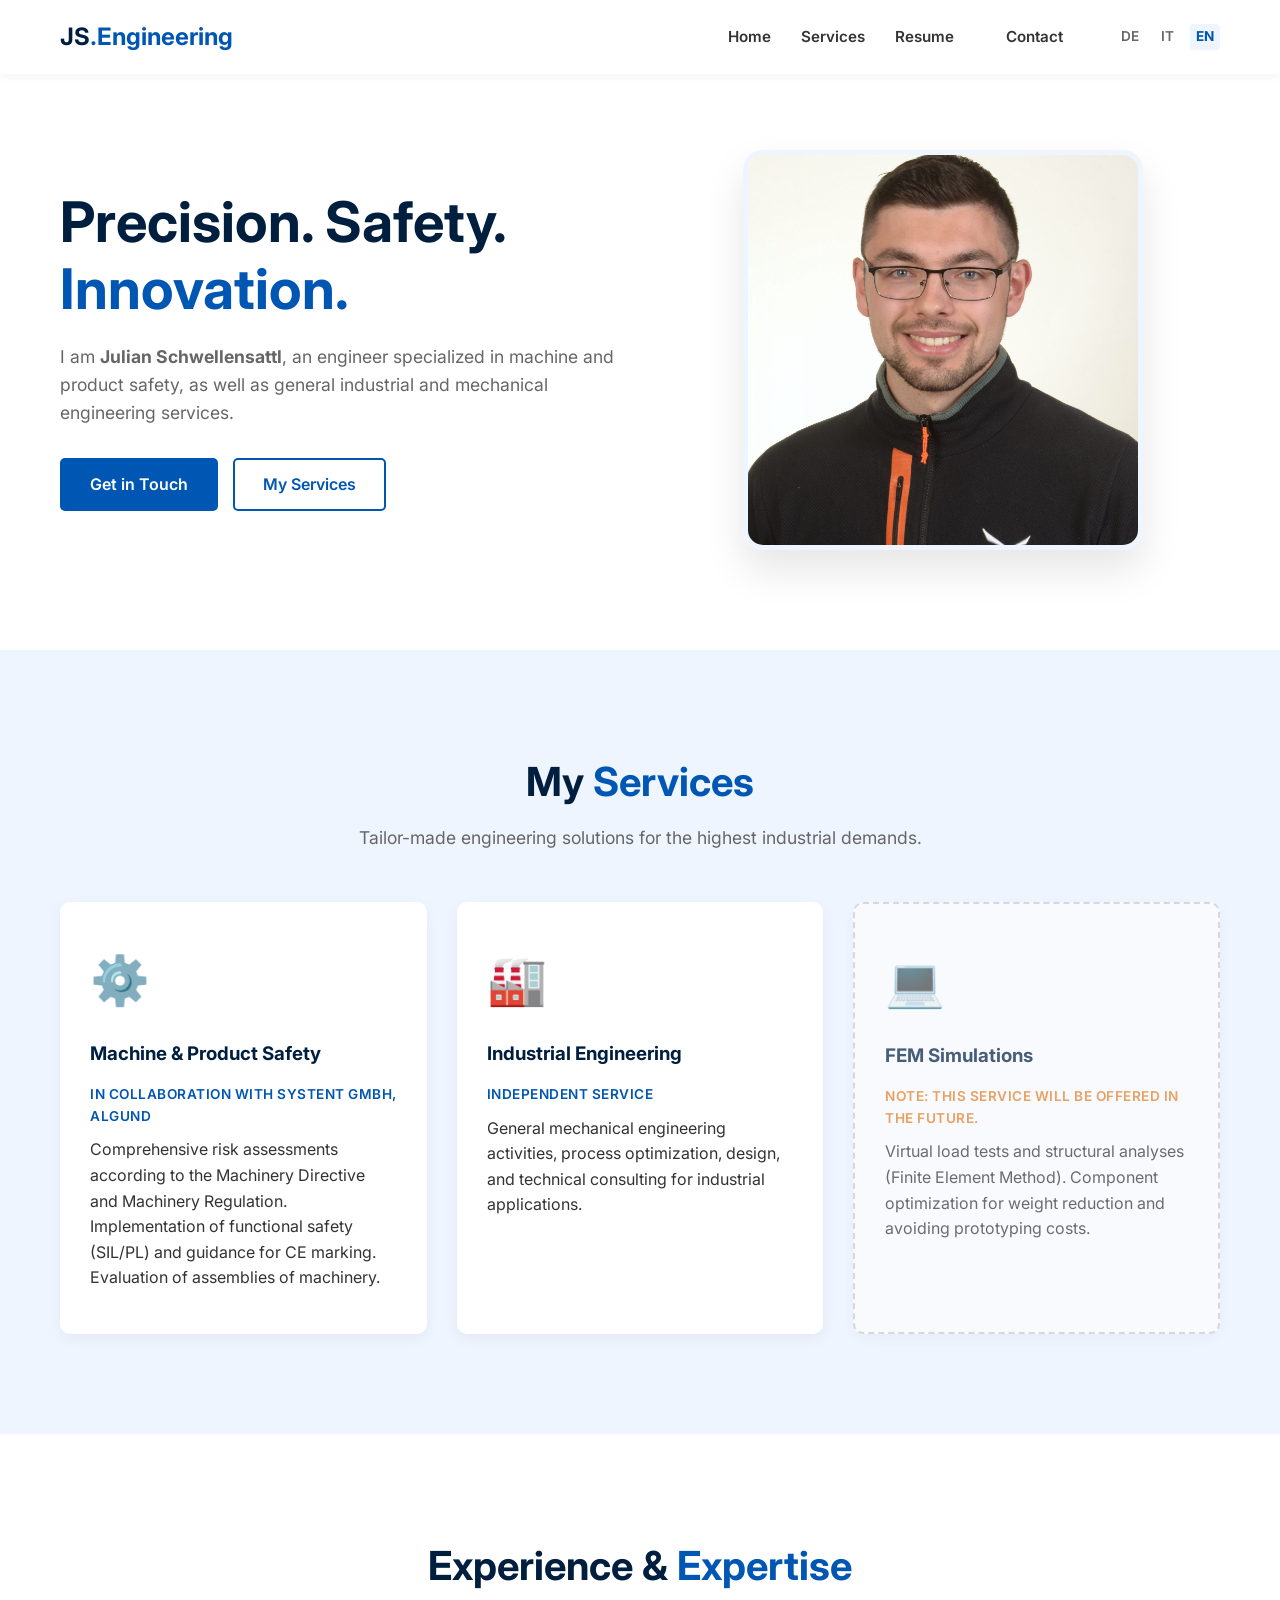
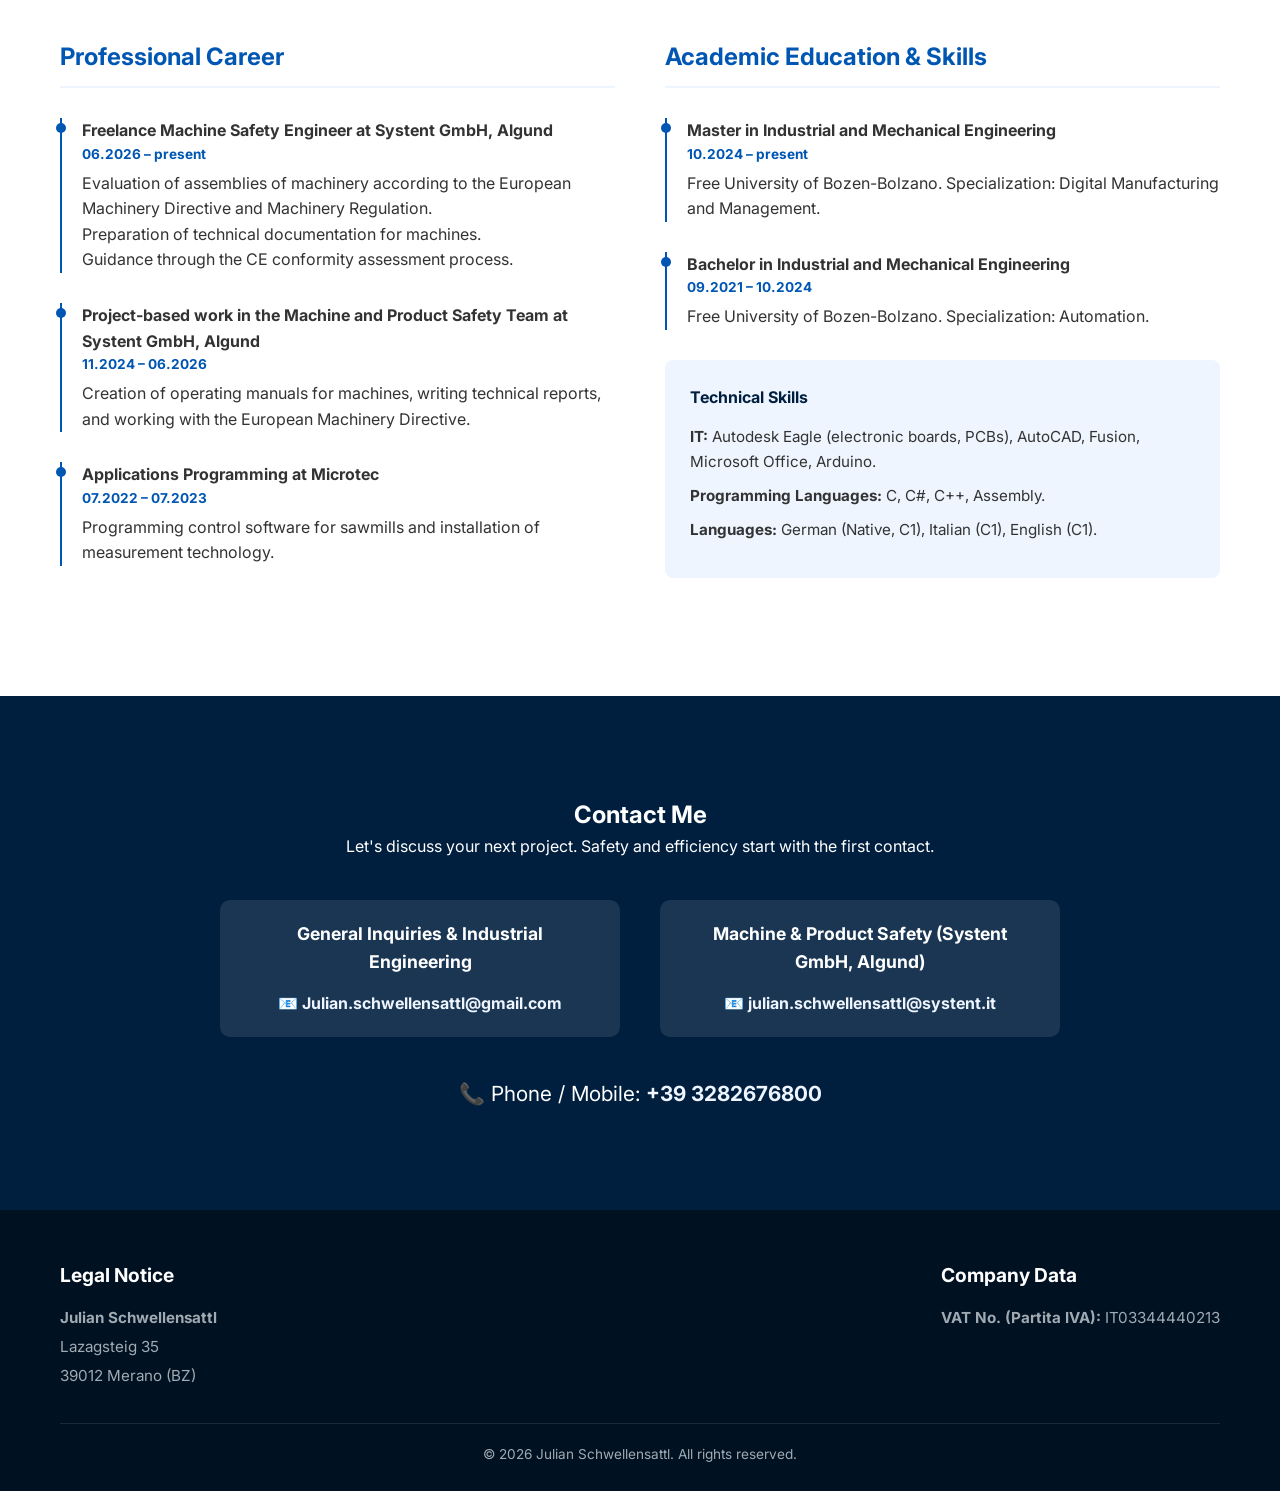
==== index-en.html @ 7d9970c8 "feat: implement multi-language support by adding English and Italian site versions and a navigation " ====
<!DOCTYPE html>
<html lang="en">
<head>
	<meta name="google-site-verification" content="HLD8cy2vvzONBcl6k59KqzrnBDxmYVXYlsPNJVeZzLU" />
    <meta charset="UTF-8">
    <meta name="viewport" content="width=device-width, initial-scale=1.0">
    
    <title>Julian Schwellensattl | Machine Safety Engineering Office in South Tyrol</title>
    <meta name="description" content="Freelance engineer in Merano, South Tyrol. Specialized in machine & product safety, CE marking, risk assessments, and industrial engineering.">
    <meta name="keywords" content="Engineer, Machine Safety, Product Safety, CE marking, Risk Assessment, Industrial Engineering, Merano, South Tyrol, Julian Schwellensattl, Systent">
    <meta name="author" content="Julian Schwellensattl">
    <meta name="robots" content="index, follow">

    <meta property="og:title" content="Julian Schwellensattl | Machine Safety Engineering Office">
    <meta property="og:description" content="Specialist for machine and product safety in Merano. Guidance for CE marking and industrial engineering.">
    <meta property="og:type" content="website">
    <meta property="og:url" content="https://julianschwellensattl.github.io/">
    <meta property="og:image" content="https://julianschwellensattl.github.io/images/julian-schwellensattl-ingenieur-maschinensicherheit-meran.jpg">

    <link rel="stylesheet" href="style.css">
    <link href="https://fonts.googleapis.com/css2?family=Inter:wght@300;400;600;700&display=swap" rel="stylesheet">

    <script type="application/ld+json">
    {
      "@context": "https://schema.org",
      "@type": "ProfessionalService",
      "name": "Julian Schwellensattl - Engineering Office",
      "image": "https://julianschwellensattl.github.io/images/julian-schwellensattl-ingenieur-maschinensicherheit-meran.jpg",
      "@id": "https://julianschwellensattl.github.io/",
      "url": "https://julianschwellensattl.github.io/",
      "telephone": "+393282676800",
      "address": {
        "@type": "PostalAddress",
        "streetAddress": "Lazagsteig 35",
        "addressLocality": "Merano",
        "postalCode": "39012",
        "addressRegion": "BZ",
        "addressCountry": "IT"
      },
      "geo": {
        "@type": "GeoCoordinates",
        "latitude": 46.6797,
        "longitude": 11.1595
      }
    }
    </script>
</head>
<body>

    <div class="loader-wrapper">
        <div class="loader"></div>
        <p class="loader-text">Starting systems...</p>
    </div>

    <nav class="navbar">
        <div class="container nav-container">
            <div class="logo">JS<span>.Engineering</span></div>
            <div class="nav-right">
                <ul class="nav-links">
                    <li><a href="#home">Home</a></li>
                    <li><a href="#services">Services</a></li>
                    <li><a href="#portfolio">Resume</a></li>
                    <li><a href="#contact" class="btn btn-small">Contact</a></li>
                </ul>
                <div class="lang-switch">
                    <a href="index.html">DE</a>
                    <a href="index-it.html">IT</a>
                    <a href="index-en.html" class="active">EN</a>
                </div>
            </div>
        </div>
    </nav>

    <header id="home" class="hero">
        <div class="container hero-container">
            <div class="hero-content">
                <h1>Precision. Safety. <br><span class="highlight">Innovation.</span></h1>
                <p>I am <strong>Julian Schwellensattl</strong>, an engineer specialized in machine and product safety, as well as general industrial and mechanical engineering services.</p>
                <div class="hero-buttons">
                    <a href="#contact" class="btn btn-primary">Get in Touch</a>
                    <a href="#services" class="btn btn-secondary">My Services</a>
                </div>
            </div>
            <div class="hero-image">
                <img src="images/julian-schwellensattl-ingenieur-maschinensicherheit-meran.jpg" alt="Julian Schwellensattl - Machine Safety Engineer in Merano">
            </div>
        </div>
    </header>

    <section id="services" class="services section-padding bg-light">
        <div class="container">
            <h2 class="section-title">My <span>Services</span></h2>
            <p class="section-subtitle">Tailor-made engineering solutions for the highest industrial demands.</p>
            
            <div class="grid-3">
                <div class="card">
                    <div class="card-icon">⚙️</div>
                    <h3>Machine & Product Safety</h3>
                    <p class="note">In collaboration with Systent GmbH, Algund</p>
                    <p>Comprehensive risk assessments according to the Machinery Directive and Machinery Regulation. Implementation of functional safety (SIL/PL) and guidance for CE marking. Evaluation of assemblies of machinery.</p>
                </div>
                
                <div class="card">
                    <div class="card-icon">🏭</div>
                    <h3>Industrial Engineering</h3>
                    <p class="note">Independent service</p>
                    <p>General mechanical engineering activities, process optimization, design, and technical consulting for industrial applications.</p>
                </div>

                <div class="card placeholder-card">
                    <div class="card-icon">💻</div>
                    <h3>FEM Simulations</h3>
                    <p class="note warning">Note: This service will be offered in the future.</p>
                    <p>Virtual load tests and structural analyses (Finite Element Method). Component optimization for weight reduction and avoiding prototyping costs.</p>
                </div>
            </div>
        </div>
    </section>

    <section id="portfolio" class="portfolio section-padding">
        <div class="container">
            <h2 class="section-title">Experience & <span>Expertise</span></h2>
            
            <div class="cv-grid">
                <div class="cv-column">
                    <h3>Professional Career</h3>
                    <div class="timeline">
                        <div class="timeline-item">
                            <h4>Freelance Machine Safety Engineer at Systent GmbH, Algund</h4>
                            <span class="date">06.2026 – present</span>
                            <p>Evaluation of assemblies of machinery according to the European Machinery Directive and Machinery Regulation.</p>
                            <p>Preparation of technical documentation for machines.</p>
                            <p>Guidance through the CE conformity assessment process.</p>
                        </div>
                        <div class="timeline-item">
                            <h4>Project-based work in the Machine and Product Safety Team at Systent GmbH, Algund</h4>
                            <span class="date">11.2024 – 06.2026</span>
                            <p>Creation of operating manuals for machines, writing technical reports, and working with the European Machinery Directive.</p>
                        </div>
                        <div class="timeline-item">
                            <h4>Applications Programming at Microtec</h4>
                            <span class="date">07.2022 – 07.2023</span>
                            <p>Programming control software for sawmills and installation of measurement technology.</p>
                        </div>
                    </div>
                </div>
                
                <div class="cv-column">
                    <h3>Academic Education & Skills</h3>
                    <div class="timeline">
                        <div class="timeline-item">
                            <h4>Master in Industrial and Mechanical Engineering</h4>
                            <span class="date">10.2024 – present</span>
                            <p>Free University of Bozen-Bolzano. Specialization: Digital Manufacturing and Management.</p>
                        </div>
                        <div class="timeline-item">
                            <h4>Bachelor in Industrial and Mechanical Engineering</h4>
                            <span class="date">09.2021 – 10.2024</span>
                            <p>Free University of Bozen-Bolzano. Specialization: Automation.</p>
                        </div>
                    </div>
                    <div class="skills-box">
                        <h4>Technical Skills</h4>
                        <ul>
                            <li><strong>IT:</strong> Autodesk Eagle (electronic boards, PCBs), AutoCAD, Fusion, Microsoft Office, Arduino.</li>
                            <li><strong>Programming Languages:</strong> C, C#, C++, Assembly.</li>
                            <li><strong>Languages:</strong> German (Native, C1), Italian (C1), English (C1).</li>
                        </ul>
                    </div>
                </div>
            </div>
        </div>
    </section>

    <section id="contact" class="contact section-padding bg-dark">
        <div class="container text-center">
            <h2>Contact Me</h2>
            <p>Let's discuss your next project. Safety and efficiency start with the first contact.</p>
            <div class="contact-grid">
                <div class="contact-box">
                    <h3>General Inquiries & Industrial Engineering</h3>
                    <p>📧 <a href="mailto:Julian.schwellensattl@gmail.com" class="contact-link">Julian.schwellensattl@gmail.com</a></p>
                </div>
                <div class="contact-box">
                    <h3>Machine & Product Safety (Systent GmbH, Algund)</h3>
                    <p>📧 <a href="mailto:julian.schwellensattl@systent.it" class="contact-link">julian.schwellensattl@systent.it</a></p>
                </div>
            </div>
            <div class="contact-phone">
                <p>📞 Phone / Mobile: <a href="tel:+393282676800" class="contact-link">+39 3282676800</a></p>
            </div>
        </div>
    </section>

    <footer class="footer">
        <div class="container">
            <div class="footer-grid">
                <div class="impressum">
                    <h3>Legal Notice</h3>
                    <p><strong>Julian Schwellensattl</strong></p>
                    <p>Lazagsteig 35</p>
                    <p>39012 Merano (BZ)</p>
                </div>
                <div class="firmendaten">
                    <h3>Company Data</h3>
                    <p><strong>VAT No. (Partita IVA):</strong> IT03344440213</p>
                </div>
            </div>
            <div class="footer-bottom">
                <p>&copy; 2026 Julian Schwellensattl. All rights reserved.</p>
            </div>
        </div>
    </footer>

</body>
</html>
---- style.css ----
/* ================= VARIABLES & RESET ================= */
:root {
    --primary-blue: #0056b3;
    --light-blue: #eef5ff;
    --accent-blue: #3388ff;
    --dark-blue: #001f3f;
    --text-main: #333333;
    --text-light: #666666;
    --bg-white: #ffffff;
    --transition: all 0.3s ease;
}

* {
    margin: 0;
    padding: 0;
    box-sizing: border-box;
    font-family: 'Inter', sans-serif;
    scroll-behavior: smooth;
}

body {
    color: var(--text-main);
    line-height: 1.6;
    overflow-x: hidden;
}

/* ================= LOADER (Lade-Effekt) ================= */
.loader-wrapper {
    position: fixed;
    top: 0;
    left: 0;
    width: 100vw;
    height: 100vh;
    background-color: var(--primary-blue);
    display: flex;
    flex-direction: column;
    justify-content: center;
    align-items: center;
    z-index: 9999;
    animation: fadeOut 1s ease-in-out 1.5s forwards;
}

.loader {
    border: 5px solid rgba(255, 255, 255, 0.3);
    border-top: 5px solid #fff;
    border-radius: 50%;
    width: 50px;
    height: 50px;
    animation: spin 1s linear infinite;
}

.loader-text {
    color: #fff;
    margin-top: 15px;
    font-weight: 300;
    letter-spacing: 1px;
}

@keyframes spin {
    0% { transform: rotate(0deg); }
    100% { transform: rotate(360deg); }
}

@keyframes fadeOut {
    100% { opacity: 0; visibility: hidden; }
}

/* ================= TYPOGRAPHY & LAYOUT ================= */
.container {
    max-width: 1200px;
    margin: 0 auto;
    padding: 0 20px;
}

.section-padding {
    padding: 100px 0;
}

.section-title {
    font-size: 2.5rem;
    text-align: center;
    margin-bottom: 10px;
    color: var(--dark-blue);
}

.section-title span {
    color: var(--primary-blue);
}

.section-subtitle {
    text-align: center;
    color: var(--text-light);
    margin-bottom: 50px;
    font-size: 1.1rem;
}

.bg-light { background-color: var(--light-blue); }
.bg-dark { background-color: var(--dark-blue); color: #fff; }
.bg-dark h2 { color: #fff; }
.text-center { text-align: center; }
.mt-1 { margin-top: 1rem; }

/* ================= BUTTONS ================= */
.btn {
    display: inline-block;
    padding: 12px 28px;
    border-radius: 5px;
    text-decoration: none;
    font-weight: 600;
    transition: var(--transition);
    cursor: pointer;
    border: 2px solid transparent;
}

.btn-small { padding: 8px 20px; }

.btn-primary {
    background-color: var(--primary-blue);
    color: var(--bg-white);
}

.btn-primary:hover {
    background-color: var(--accent-blue);
    transform: translateY(-2px);
    box-shadow: 0 4px 10px rgba(0, 86, 179, 0.3);
}

.btn-secondary {
    background-color: transparent;
    color: var(--primary-blue);
    border-color: var(--primary-blue);
}

.btn-secondary:hover {
    background-color: var(--primary-blue);
    color: var(--bg-white);
}

/* ================= NAVIGATION ================= */
.navbar {
    position: fixed;
    top: 0;
    width: 100%;
    background: rgba(255, 255, 255, 0.95);
    backdrop-filter: blur(5px);
    box-shadow: 0 2px 10px rgba(0,0,0,0.05);
    z-index: 1000;
    padding: 15px 0;
}

.nav-container {
    display: flex;
    justify-content: space-between;
    align-items: center;
}

.logo {
    font-size: 1.5rem;
    font-weight: 700;
    color: var(--dark-blue);
}

.logo span { color: var(--primary-blue); }

.nav-links {
    display: flex;
    list-style: none;
    align-items: center;
}

.nav-links li { margin-left: 30px; }

.nav-links a {
    text-decoration: none;
    color: var(--text-main);
    font-weight: 600;
    font-size: 0.95rem;
    transition: var(--transition);
}

.nav-links a:hover { color: var(--primary-blue); }

.nav-right {
    display: flex;
    align-items: center;
    gap: 30px;
}

.lang-switch {
    display: flex;
    gap: 10px;
    align-items: center;
}

.lang-switch a {
    text-decoration: none;
    color: var(--text-light);
    font-size: 0.85rem;
    font-weight: 600;
    padding: 2px 6px;
    border-radius: 4px;
    transition: var(--transition);
}

.lang-switch a:hover {
    color: var(--primary-blue);
    background-color: var(--light-blue);
}

.lang-switch a.active {
    color: var(--primary-blue);
    background-color: var(--light-blue);
    font-weight: 700;
}

/* ================= HERO SECTION ================= */
.hero {
    padding-top: 150px;
    padding-bottom: 100px;
}

.hero-container {
    display: flex;
    align-items: center;
    justify-content: space-between;
    gap: 50px;
}

.hero-content {
    flex: 1;
}

.hero-content h1 {
    font-size: 3.5rem;
    line-height: 1.2;
    margin-bottom: 20px;
    color: var(--dark-blue);
}

.highlight { color: var(--primary-blue); }

.hero-content p {
    font-size: 1.1rem;
    color: var(--text-light);
    margin-bottom: 30px;
}

.hero-buttons {
    display: flex;
    gap: 15px;
}

.hero-image {
    flex: 1;
    display: flex;
    justify-content: center;
}

.hero-image img {
    max-width: 100%;
    width: 400px;
    height: 400px;
    object-fit: cover;
    border-radius: 20px;
    box-shadow: 0 20px 40px rgba(0,0,0,0.1);
    border: 5px solid var(--light-blue);
}

/* ================= SERVICES ================= */
.grid-3 {
    display: grid;
    grid-template-columns: repeat(3, 1fr);
    gap: 30px;
}

.card {
    background: var(--bg-white);
    padding: 40px 30px;
    border-radius: 10px;
    box-shadow: 0 5px 15px rgba(0,0,0,0.05);
    transition: var(--transition);
    border-bottom: 3px solid transparent;
}

.card:hover {
    transform: translateY(-10px);
    border-bottom: 3px solid var(--primary-blue);
    box-shadow: 0 15px 30px rgba(0,86,179,0.1);
}

.card-icon {
    font-size: 3rem;
    margin-bottom: 20px;
}

.card h3 {
    margin-bottom: 15px;
    color: var(--dark-blue);
}

/* ================= CV & PORTFOLIO ================= */
.cv-grid {
    display: grid;
    grid-template-columns: 1fr 1fr;
    gap: 50px;
    margin-top: 40px;
}

.cv-column h3 {
    margin-bottom: 30px;
    font-size: 1.5rem;
    color: var(--primary-blue);
    border-bottom: 2px solid var(--light-blue);
    padding-bottom: 10px;
}

.timeline-item {
    position: relative;
    padding-left: 20px;
    margin-bottom: 30px;
    border-left: 2px solid var(--primary-blue);
}

.timeline-item::before {
    content: '';
    position: absolute;
    left: -6px;
    top: 5px;
    width: 10px;
    height: 10px;
    background: var(--primary-blue);
    border-radius: 50%;
}

.date {
    display: block;
    font-size: 0.85rem;
    color: var(--primary-blue);
    margin-bottom: 5px;
    font-weight: bold;
}

.project-item {
    background: var(--light-blue);
    padding: 20px;
    border-radius: 8px;
    margin-bottom: 20px;
}

.project-item h4 {
    margin-bottom: 10px;
    color: var(--dark-blue);
}

/* ================= CONTACT ================= */
.contact-info {
    margin: 30px 0;
    font-size: 1.2rem;
    color: #ddd;
}

/* ================= FOOTER ================= */
footer {
    background: #001122;
    color: #888;
    padding: 20px 0;
    font-size: 0.9rem;
}

footer a {
    color: #888;
    text-decoration: none;
}

footer a:hover {
    color: #fff;
}

/* ================= RESPONSIVE ================= */
@media (max-width: 900px) {
    .hero-container, .cv-grid {
        flex-direction: column;
        grid-template-columns: 1fr;
    }
    .grid-3 {
        grid-template-columns: 1fr;
    }
    .nav-links {
        display: none; /* Für Mobile bräuchte man hier ein Hamburger-Menü */
    }
    .hero {
        text-align: center;
    }
    .hero-buttons {
        justify-content: center;
    }
}

/* ================= ERGÄNZUNGEN ================= */

/* Hinweise und Platzhalter */
.note {
    font-size: 0.85rem;
    font-weight: 600;
    color: var(--primary-blue);
    margin-bottom: 10px;
    text-transform: uppercase;
    letter-spacing: 0.5px;
}

.warning {
    color: #e67e22;
}

.placeholder-card {
    opacity: 0.7;
    background-color: #fdfdfd;
    border: 2px dashed #ccc;
}

.placeholder-card:hover {
    transform: none;
    box-shadow: none;
    border-color: #e67e22;
}

/* Skills Box im CV */
.skills-box {
    background: var(--light-blue);
    padding: 25px;
    border-radius: 8px;
    margin-top: 30px;
}

.skills-box h4 {
    color: var(--dark-blue);
    margin-bottom: 15px;
}

.skills-box ul {
    list-style-type: none;
}

.skills-box li {
    margin-bottom: 10px;
    font-size: 0.95rem;
}

/* Kontakt Grid */
.contact-grid {
    display: flex;
    justify-content: center;
    gap: 40px;
    margin: 40px 0;
    flex-wrap: wrap;
}

.contact-box {
    background: rgba(255, 255, 255, 0.1);
    padding: 20px 30px;
    border-radius: 10px;
    flex: 1;
    min-width: 250px;
    max-width: 400px;
}

.contact-box h3 {
    font-size: 1.1rem;
    margin-bottom: 15px;
    color: #fff;
}

.contact-link {
    color: var(--light-blue);
    text-decoration: none;
    font-weight: bold;
}

.contact-link:hover {
    color: #fff;
    text-decoration: underline;
}

.contact-phone {
    font-size: 1.3rem;
    margin-top: 20px;
}

/* Impressum & Footer Update */
.footer {
    background: #001122;
    color: #a0aab2;
    padding: 50px 0 20px 0;
    font-size: 0.95rem;
}

.footer-grid {
    display: flex;
    justify-content: space-between;
    border-bottom: 1px solid #1a2a3a;
    padding-bottom: 30px;
    margin-bottom: 20px;
    flex-wrap: wrap;
    gap: 30px;
}

.impressum h3, .firmendaten h3 {
    color: #ffffff;
    margin-bottom: 15px;
    font-size: 1.2rem;
}

.footer p {
    margin-bottom: 5px;
}

.footer-bottom {
    text-align: center;
    font-size: 0.85rem;
}

@media (max-width: 768px) {
    .contact-grid, .footer-grid {
        flex-direction: column;
        align-items: center;
        text-align: center;
    }
}
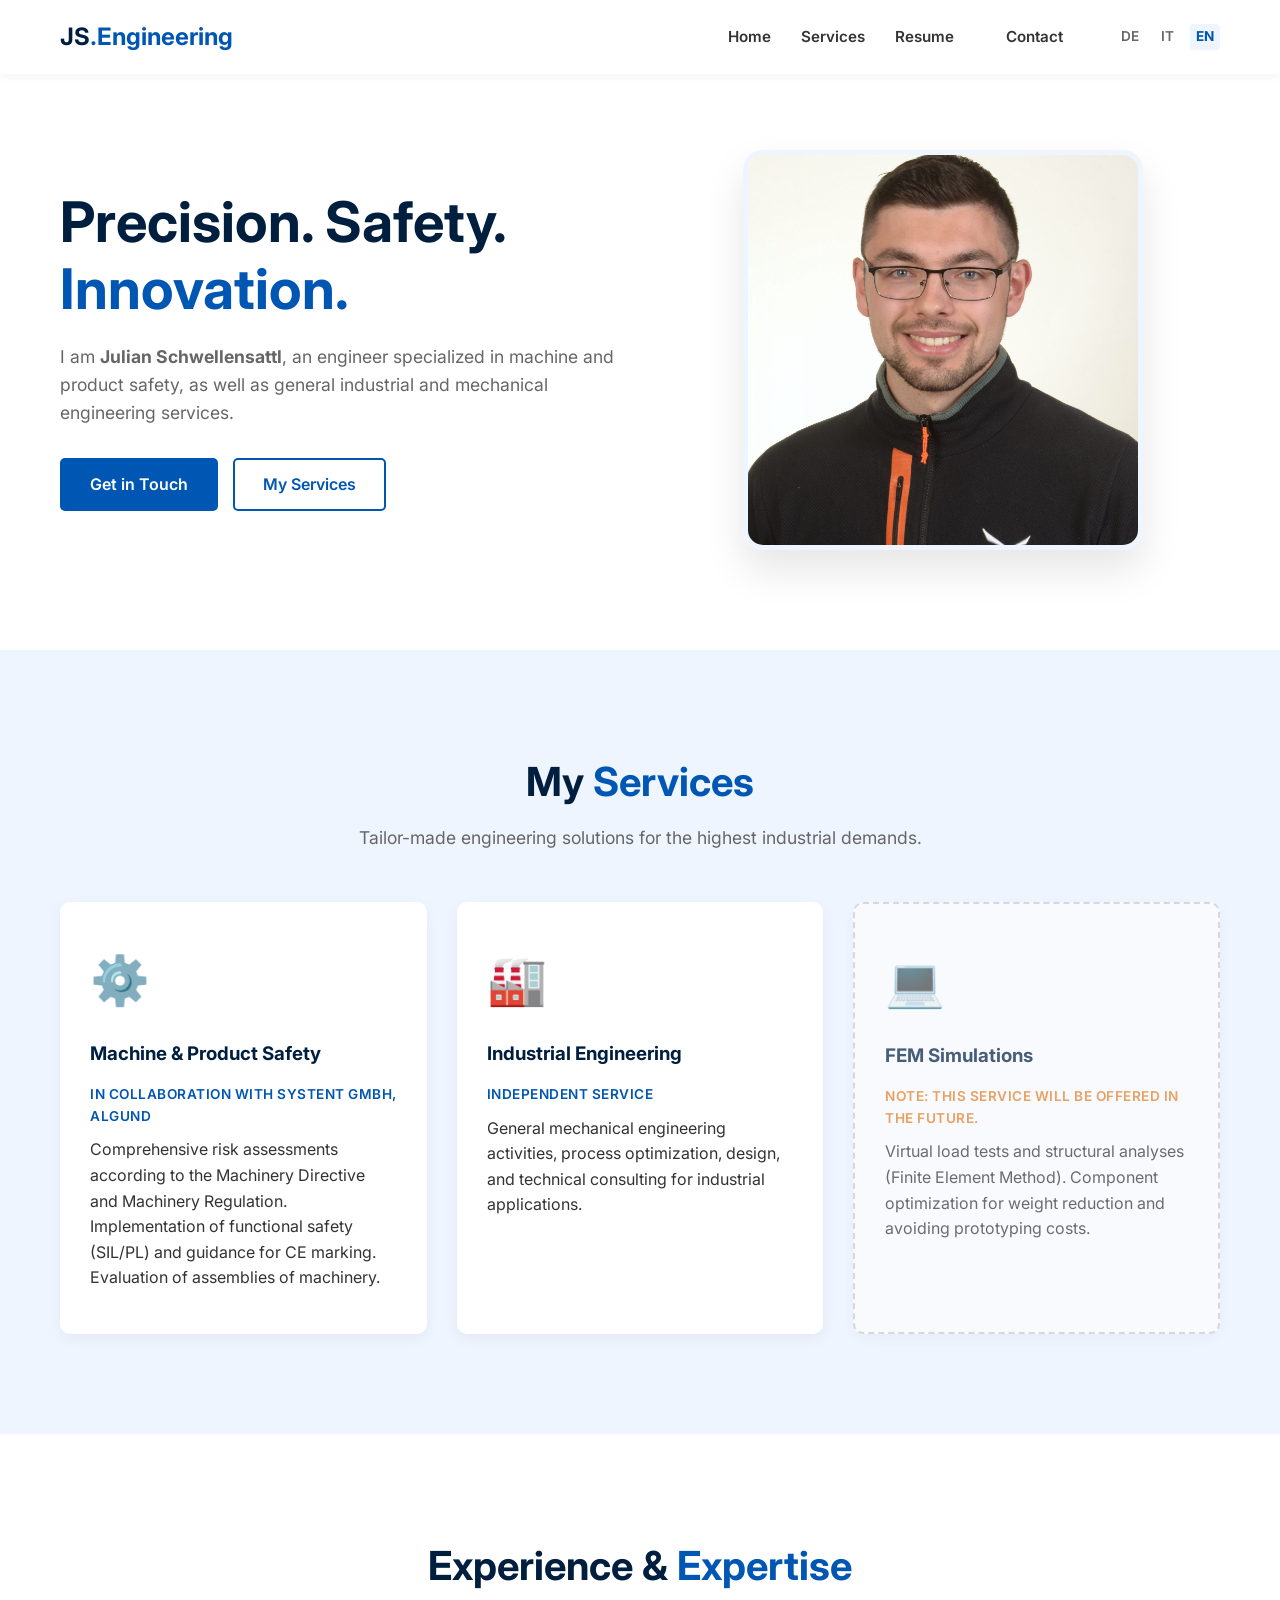
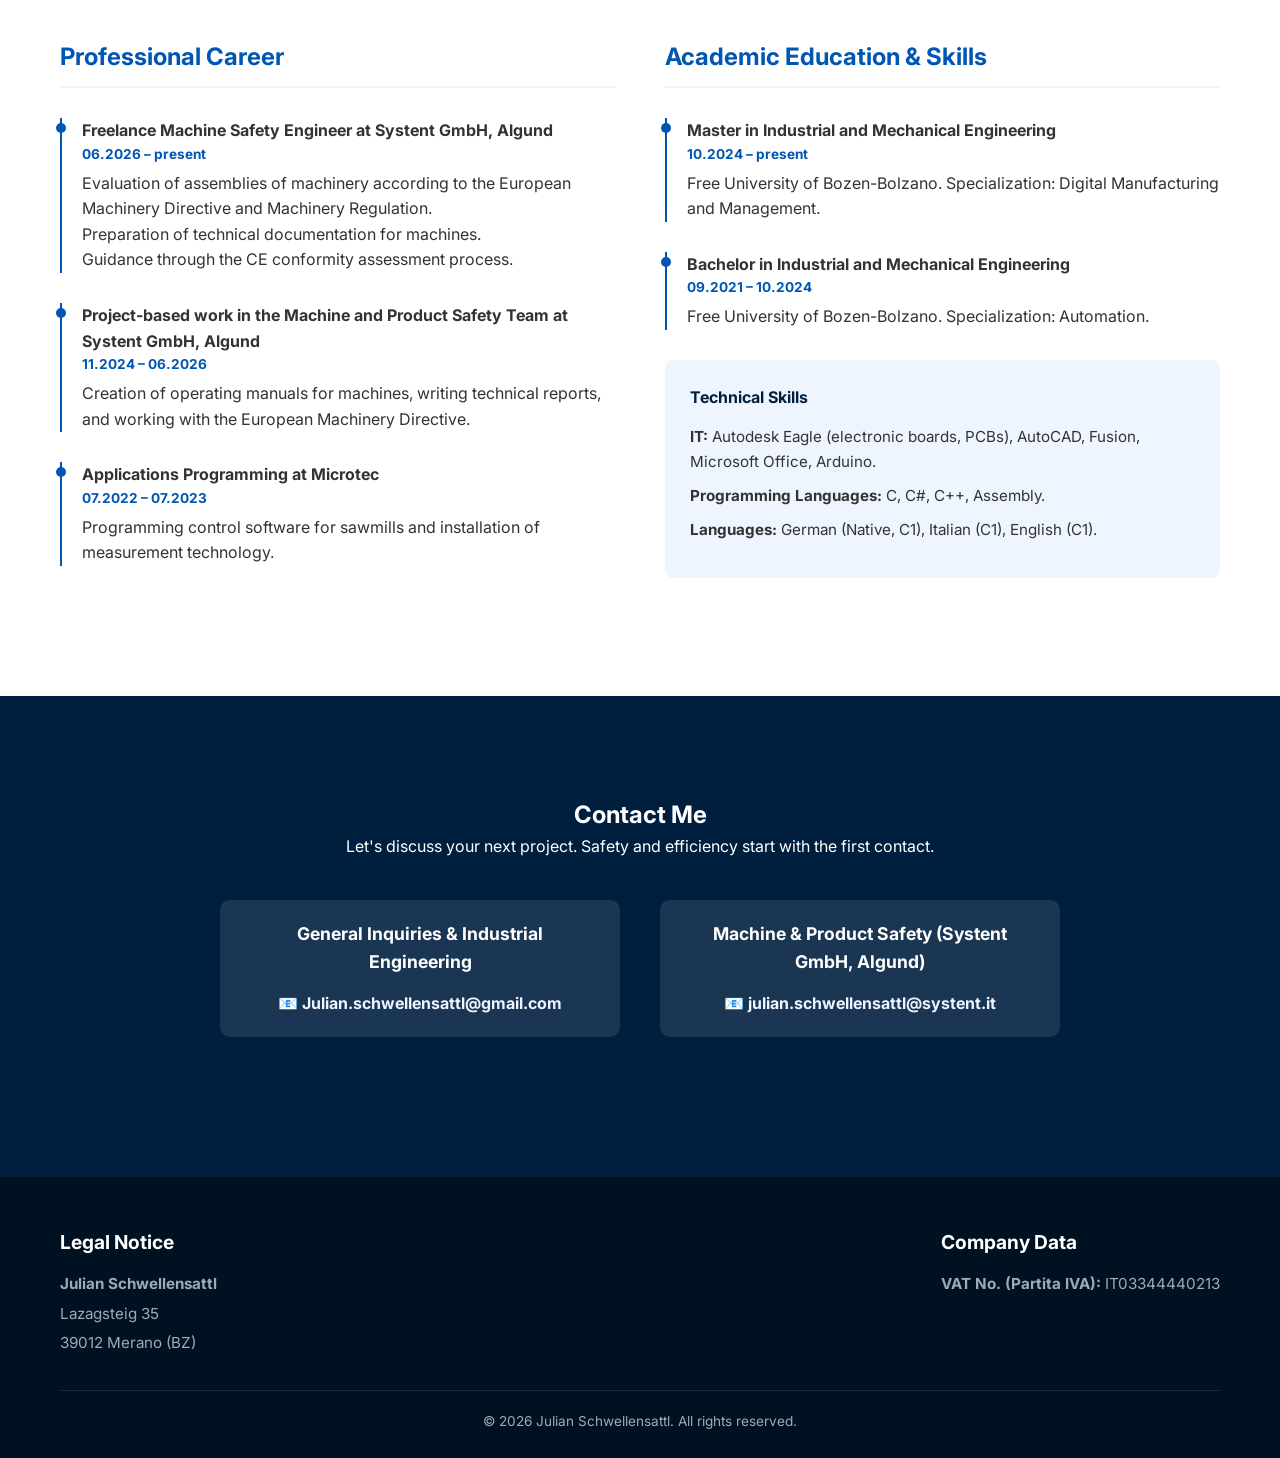
==== commit 52052d25: "Update index-en.html Ohne Nummer" ====
--- a/index-en.html
+++ b/index-en.html
@@ -28,7 +28,6 @@
       "image": "https://julianschwellensattl.github.io/images/julian-schwellensattl-ingenieur-maschinensicherheit-meran.jpg",
       "@id": "https://julianschwellensattl.github.io/",
       "url": "https://julianschwellensattl.github.io/",
-      "telephone": "+393282676800",
       "address": {
         "@type": "PostalAddress",
         "streetAddress": "Lazagsteig 35",
@@ -186,9 +185,6 @@
                     <p>📧 <a href="mailto:julian.schwellensattl@systent.it" class="contact-link">julian.schwellensattl@systent.it</a></p>
                 </div>
             </div>
-            <div class="contact-phone">
-                <p>📞 Phone / Mobile: <a href="tel:+393282676800" class="contact-link">+39 3282676800</a></p>
-            </div>
         </div>
     </section>
 
